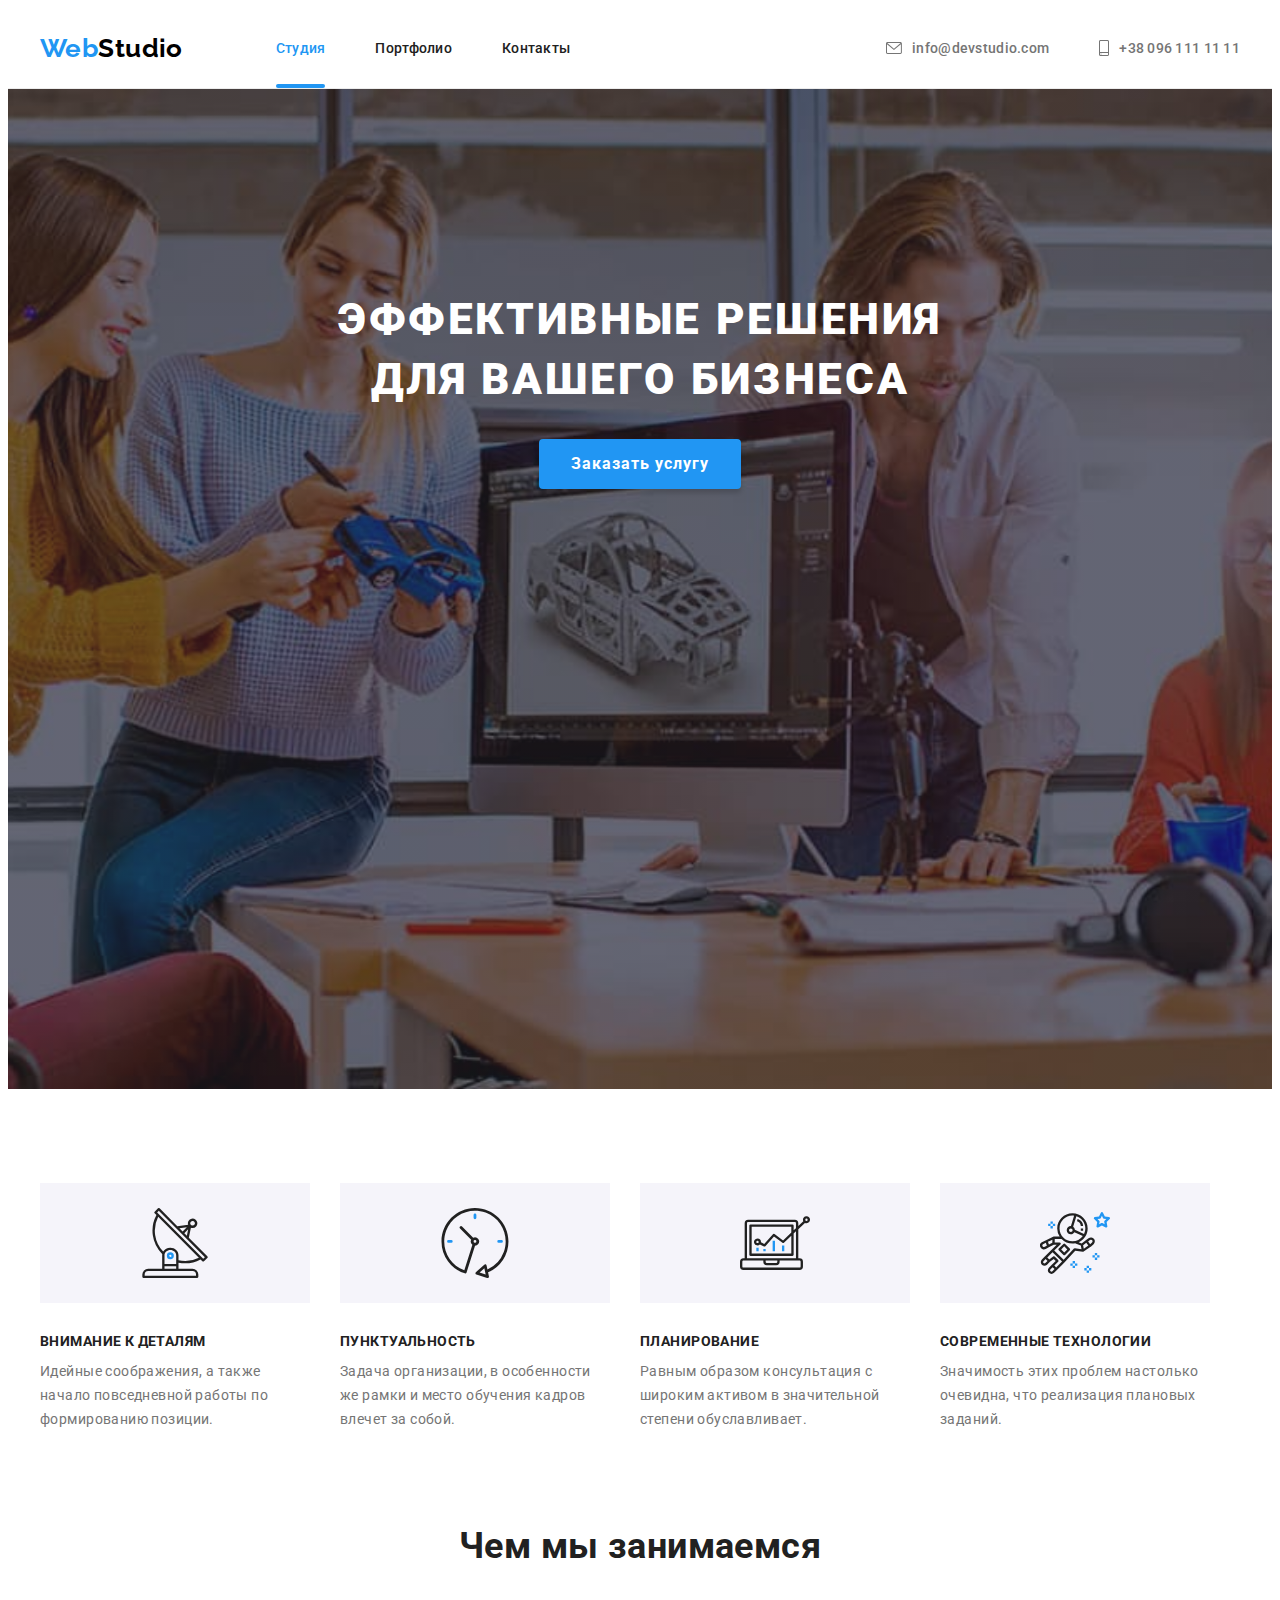
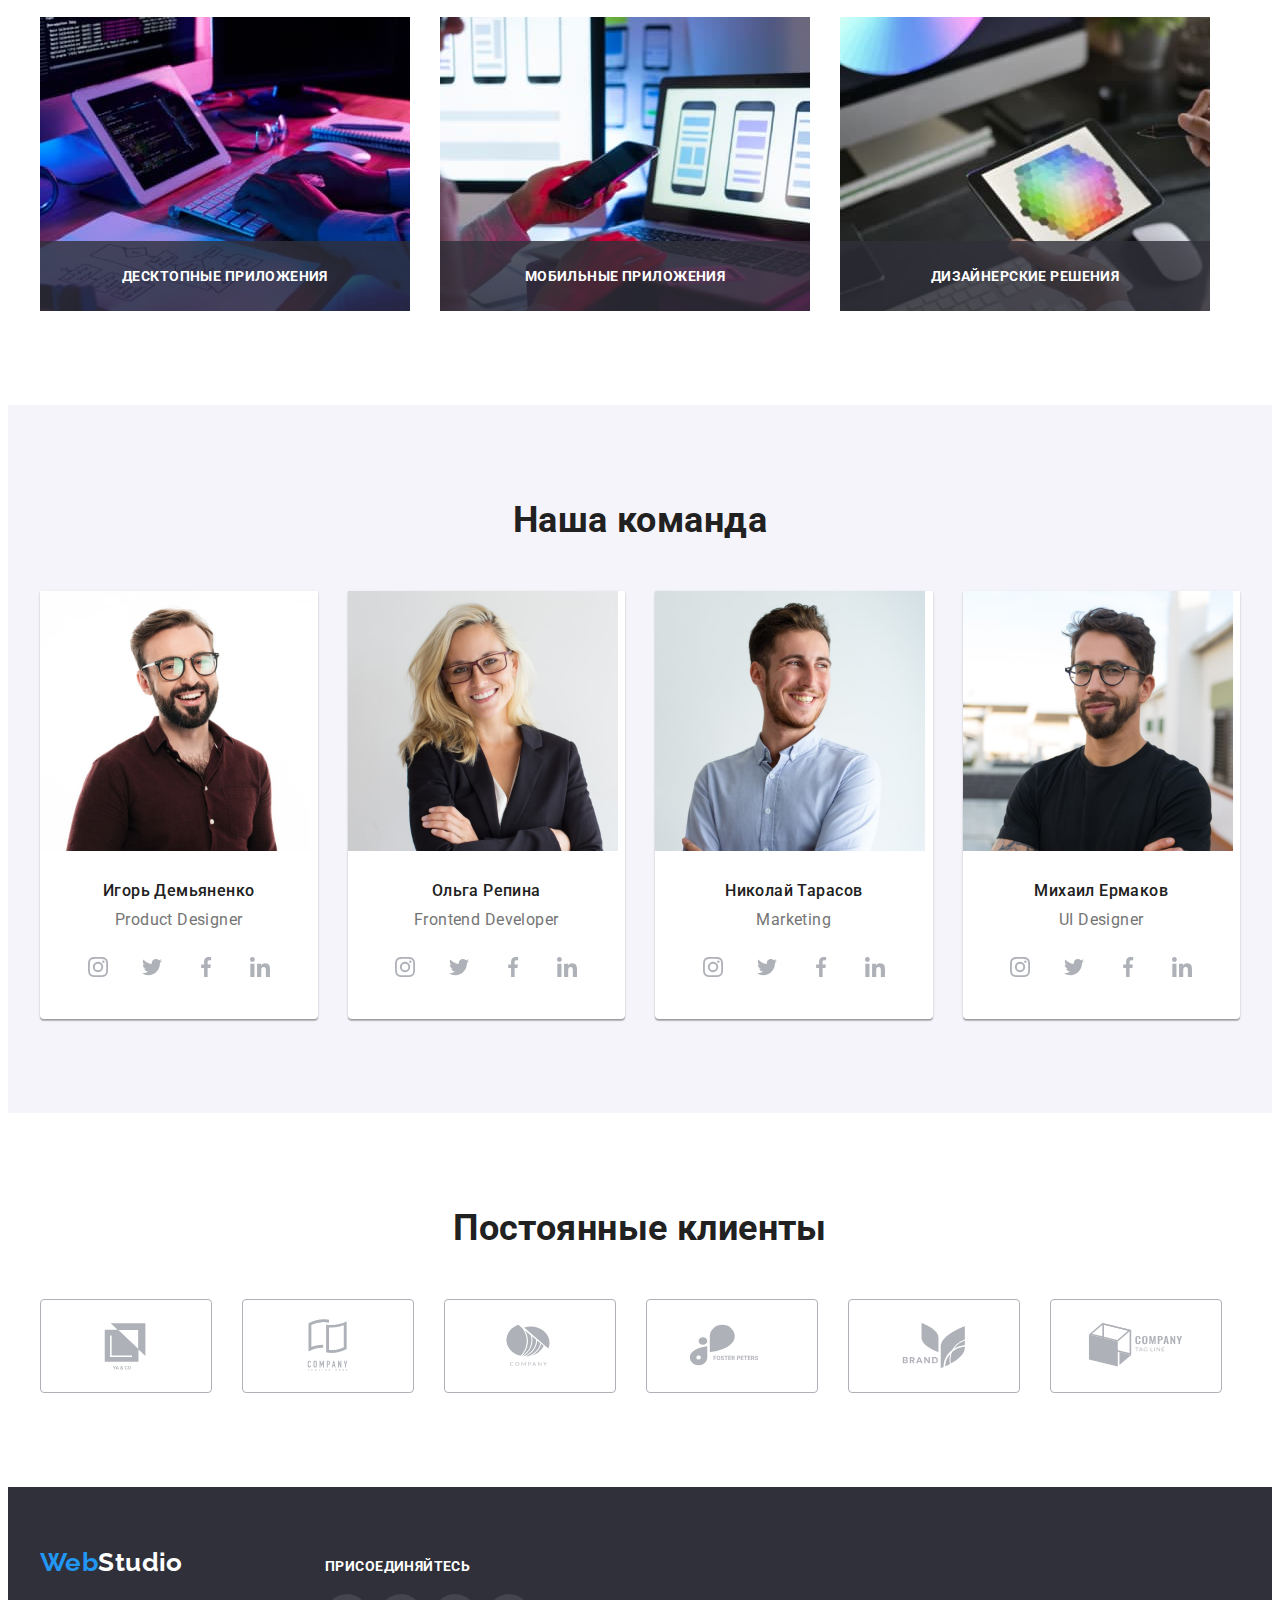
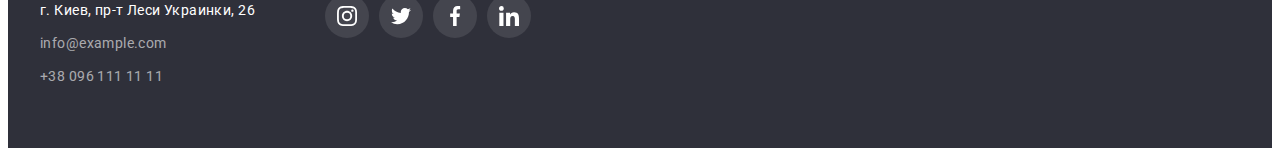
==== index.html @ cf6930a5 "Initial commit" ====
<!DOCTYPE html>
<html lang="ru">

<head>
  <meta charset="UTF-8" />
  <meta http-equiv="X-UA-Compatible" content="IE=edge" />
  <meta name="viewport" content="width=device-width, initial-scale=1.0" />
  <title>Студия</title>
  <link rel="preconnect" href="https://fonts.googleapis.com" />
  <link rel="preconnect" href="https://fonts.gstatic.com" crossorigin />
  <link href="https://fonts.googleapis.com/css2?family=Raleway:wght@700&family=Roboto:wght@400;500;700;900&display=swap"
    rel="stylesheet" />
  <!-- modern-nomalize start -->
  <link rel="stylesheet" href="https://cdnjs.cloudflare.com/ajax/libs/modern-normalize/1.1.0/modern-normalize.min.css"
    integrity="sha512-wpPYUAdjBVSE4KJnH1VR1HeZfpl1ub8YT/NKx4PuQ5NmX2tKuGu6U/JRp5y+Y8XG2tV+wKQpNHVUX03MfMFn9Q=="
    crossorigin="anonymous" referrerpolicy="no-referrer" />
  <!-- modern-nomalize end -->
  <link rel="stylesheet" href="./css/styles.css" />
</head>

<body>
  <!-- header -->
  <header class="header">
    <div class="container header-container">
      <a class="header-logo link" href="index.html" lang="en"><span class="accent-header">Web</span>Studio</a>
      <nav class="header-nav">
        <ul class="header-list list">
          <li class="header-item list">
            <a class="header-link header-link-current link" href="./index.html">Студия</a>
          </li>
          <li class="header-item list">
            <a class="header-link link" href="./portfolio.html">Портфолио</a>
          </li>
          <li class="header-item list">
            <a class="header-link link" href="#">Контакты</a>
          </li>
        </ul>
      </nav>
      <ul class="header-list list">
        <li class="header-contacts list">
          <a class="header-link header-contacts link" href="mailto:info@devstudio.com">
            <svg class="header-icon" width="16" height="12">
              <use href="./images/icons.svg#icon-mail"></use>
            </svg>info@devstudio.com</a>
        </li>
        <li class="header-contacts list">
          <a class="header-link header-contacts link" href="tel:+380961111111">
            <svg class="header-icon" width="10" height="16">
              <use href="./images/icons.svg#icon-phone"></use>
            </svg>+38 096 111 11 11</a>
        </li>
      </ul>
    </div>
  </header>

  <main>
    <!-- Шапка -->
    <section class="hero">
      <div class="hero-container">
        <h1 class="hero-title">Эффективные решения для вашего бизнеса</h1>
        <button class="hero-btn btn" type="button" data-modal-open>Заказать услугу</button>
      </div>
    </section>

    <!-- Особенности -->
    <section class="features section">
      <div class="container">
        <h2 class="visually-hidden">Особенности</h2>
        <ul class="features-list list">
          <li class="features-item">
            <div class="features-icon">
              <svg width="70" height="70">
                <use href="./images/icons.svg#icon-antenna"></use>
              </svg>
            </div>
            <h3 class="features-title">Внимание к деталям</h3>
            <p class="features-descr">
              Идейные соображения, а также начало повседневной работы по формированию позиции.
            </p>
          </li>
          <li class="features-item">
            <div class="features-icon">
              <svg width="70" height="70">
                <use href="./images/icons.svg#icon-clock"></use>
              </svg>
            </div>

            <h3 class="features-title">Пунктуальность</h3>
            <p class="features-descr">
              Задача организации, в особенности же рамки и место обучения кадров влечет за собой.
            </p>
          </li>
          <li class="features-item">
            <div class="features-icon">
              <svg width="70" height="70">
                <use href="./images/icons.svg#icon-diagram"></use>
              </svg>
            </div>

            <h3 class="features-title">Планирование</h3>
            <p class="features-descr">
              Равным образом консультация с широким активом в значительной степени обуславливает.
            </p>
          </li>
          <li class="features-item">
            <div class="features-icon">
              <svg width="70" height="70">
                <use href="./images/icons.svg#icon-astronaut"></use>
              </svg>
            </div>

            <h3 class="features-title">Современные технологии</h3>
            <p class="features-descr">
              Значимость этих проблем настолько очевидна, что реализация плановых заданий.
            </p>
          </li>
        </ul>
      </div>
    </section>

    <!-- Чем мы занимаемся -->
    <section class="work section">
      <div class="container">
        <h2 class="work-title">Чем мы занимаемся</h2>
        <ul class="work-list list">
          <li class="work-item">
            <!-- <div class="work-thumb"> -->
              <img class="img work-item-img" src="./images/box1.jpg" alt="Верстка" width="370" height="294" />
              <p class="work-descr">Десктопные приложения</p>
            <!-- </div> -->
          </li>

          <li class="work-item">
            <!-- <div class="work-thumb"> -->
              <img class="img work-item-img" src="./images/box2.jpg" alt="Оптимизация под все устройства" width="370"
                height="294" />
              <p class="work-descr">Мобильные приложения</p>
            <!-- </div> -->
          </li>
          <li class="work-item">
            <!-- <div class="work-thumb"> -->
            <img class="img work-item-img" src="./images/box3.jpg" alt="Дизайн сайта" width="370" height="294" />
            <p class="work-descr">Дизайнерские решения</p>
            <!-- </div> -->
      </li>
      </ul>
      </div>
    </section>

    <!-- Наша команда -->
    <section class="team section">
      <div class="container">
        <h2 class="team-title">Наша команда</h2>
        <ul class="team-list list">
          <li class="team-item">
            <img class="img team-item-img" src="./images/teamcard1.jpg" lang="en" alt="Product Designer" width="270"
              height="260" />
            <div class="team-wrapper">
              <h3 class="team-item-title">Игорь Демьяненко</h3>
              <p class="team-item-descr">Product Designer</p>
              <ul class="socials list">
                <li class="socials-item-icon">
                  <a class="socials-link" href="#" target="_blank" rel="noopener noreferrer" aria-label="instagram">
                    <svg class="socials-icon" width="20" height="20">
                      <use href="./images/icons.svg#icon-instagram"></use>
                    </svg>
                  </a>
                </li>
                <li class="socials-item-icon">
                  <a class="socials-link link" href="#" target="_blank" rel="noopener noreferrer" aria-label="twitter">
                    <svg class="socials-icon" width="20" height="20">
                      <use href="./images/icons.svg#icon-twitter"></use>
                    </svg>
                  </a>
                </li>
                <li class="socials-item-icon">
                  <a class="socials-link" href="#" target="_blank" rel="noopener noreferrer" aria-label="facebook">
                    <svg class="socials-icon" width="20" height="20">
                      <use href="./images/icons.svg#icon-facebook"></use>
                    </svg>
                  </a>
                </li>
                <li class="socials-item-icon">
                  <a class="socials-link" href="#" target="_blank" rel="noopener noreferrer" aria-label="linkedin">
                    <svg class="socials-icon" width="20" height="20">
                      <use href="./images/icons.svg#icon-linkedin"></use>
                    </svg>
                  </a>
                </li>
              </ul>
            </div>
          </li>
          <li class="team-item">
            <img class="img team-item-img" src="./images/teamcard2.jpg" lang="en" alt="Frontend Developer" width="270"
              height="260" />
            <div class="team-wrapper">
              <h3 class="team-item-title">Ольга Репина</h3>
              <p class="team-item-descr">Frontend Developer</p>
              <ul class="socials list">
                <li class="socials-item-icon">
                  <a class="socials-link" href="#" target="_blank" rel="noopener noreferrer" aria-label="instagram">
                    <svg class="socials-icon" width="20" height="20">
                      <use href="./images/icons.svg#icon-instagram"></use>
                    </svg>
                  </a>
                </li>
                <li class="socials-item-icon">
                  <a class="socials-link link" href="#" target="_blank" rel="noopener noreferrer" aria-label="twitter">
                    <svg class="socials-icon" width="20" height="20">
                      <use href="./images/icons.svg#icon-twitter"></use>
                    </svg>
                  </a>
                </li>
                <li class="socials-item-icon link">
                  <a class="socials-link" href="#" target="_blank" rel="noopener noreferrer" aria-label="facebook">
                    <svg class="socials-icon" width="20" height="20">
                      <use href="./images/icons.svg#icon-facebook"></use>
                    </svg>
                  </a>
                </li>
                <li class="socials-item-icon link">
                  <a class="socials-link" href="#" target="_blank" rel="noopener noreferrer" aria-label="linkedin">
                    <svg class="socials-icon" width="20" height="20">
                      <use href="./images/icons.svg#icon-linkedin"></use>
                    </svg>
                  </a>
                </li>
              </ul>
            </div>
          </li>
          <li class="team-item">
            <img class="img team-item-img" src="./images/teamcard3.jpg" lang="en" alt="Marketing" width="270"
              height="260" />
            <div class="team-wrapper">
              <h3 class="team-item-title">Николай Тарасов</h3>
              <p class="team-item-descr">Marketing</p>
              <ul class="socials list">
                <li class="socials-item-icon">
                  <a class="socials-link" href="#" target="_blank" rel="noopener noreferrer" aria-label="instagram">
                    <svg class="socials-icon" width="20" height="20">
                      <use href="./images/icons.svg#icon-instagram"></use>
                    </svg>
                  </a>
                </li>
                <li class="socials-item-icon">
                  <a class="socials-link link" href="#" target="_blank" rel="noopener noreferrer" aria-label="twitter">
                    <svg class="socials-icon" width="20" height="20">
                      <use href="./images/icons.svg#icon-twitter"></use>
                    </svg>
                  </a>
                </li>
                <li class="socials-item-icon link">
                  <a class="socials-link" href="#" target="_blank" rel="noopener noreferrer" aria-label="facebook">
                    <svg class="socials-icon" width="20" height="20">
                      <use href="./images/icons.svg#icon-facebook"></use>
                    </svg>
                  </a>
                </li>
                <li class="socials-item-icon link">
                  <a class="socials-link" href="#" target="_blank" rel="noopener noreferrer" aria-label="linkedin">
                    <svg class="socials-icon" width="20" height="20">
                      <use href="./images/icons.svg#icon-linkedin"></use>
                    </svg>
                  </a>
                </li>
              </ul>
            </div>
          </li>
          <li class="team-item">
            <img class="img team-item-img" src="./images/teamcard4.jpg" lang="en" alt="UI Designer" width="270"
              height="260" />
            <div class="team-wrapper">
              <h3 class="team-item-title">Михаил Ермаков</h3>
              <p class="team-item-descr">UI Designer</p>
              <ul class="socials list">
                <li class="socials-item-icon">
                  <a class="socials-link" href="#" target="_blank" rel="noopener noreferrer" aria-label="instagram">
                    <svg class="socials-icon" width="20" height="20">
                      <use href="./images/icons.svg#icon-instagram"></use>
                    </svg>
                  </a>
                </li>
                <li class="socials-item-icon">
                  <a class="socials-link link" href="#" target="_blank" rel="noopener noreferrer" aria-label="twitter">
                    <svg class="socials-icon" width="20" height="20">
                      <use href="./images/icons.svg#icon-twitter"></use>
                    </svg>
                  </a>
                </li>
                <li class="socials-item-icon link">
                  <a class="socials-link" href="#" target="_blank" rel="noopener noreferrer" aria-label="facebook">
                    <svg class="socials-icon" width="20" height="20">
                      <use href="./images/icons.svg#icon-facebook"></use>
                    </svg>
                  </a>
                </li>
                <li class="socials-item-icon link">
                  <a class="socials-link" href="#" target="_blank" rel="noopener noreferrer" aria-label="linkedin">
                    <svg class="socials-icon" width="20" height="20">
                      <use href="./images/icons.svg#icon-linkedin"></use>
                    </svg>
                  </a>
                </li>
              </ul>
            </div>
          </li>
        </ul>
      </div>
    </section>
  </main>

  <!-- Regular customers -->
  <section class="section">
    <div class="customers-container container">
      <h2 class="customer-title">Постоянные клиенты</h2>
      <ul class="customers-list list">
        <li class="customers-item">
          <a class="customers-link" href="#" target="_blank" rel="noopener noreferrer" aria-label="instagram">
            <svg class="customers-icon" width="106" height="60">
              <use href="./images/icons.svg#icon-logo-1"></use>
            </svg>
          </a>
        </li>
        <li class="customers-item">
          <a class="customers-link" href="#" target="_blank" rel="noopener noreferrer" aria-label="instagram">
            <svg class="customers-icon" width="106" height="60">
              <use href="./images/icons.svg#icon-logo-2"></use>
            </svg>
          </a>
        </li>
        <li class="customers-item">
          <a class="customers-link" href="#" target="_blank" rel="noopener noreferrer" aria-label="instagram">
            <svg class="customers-icon" width="106" height="60">
              <use href="./images/icons.svg#icon-logo-3"></use>
            </svg>
          </a>
        </li>
        <li class="customers-item">
          <a class="customers-link" href="#" target="_blank" rel="noopener noreferrer" aria-label="instagram">
            <svg class="customers-icon" width="106" height="60">
              <use href="./images/icons.svg#icon-logo-4"></use>
            </svg>
          </a>
        </li>
        <li class="customers-item">
          <a class="customers-link" href="#" target="_blank" rel="noopener noreferrer" aria-label="instagram">
            <svg class="customers-icon" width="106" height="60">
              <use href="./images/icons.svg#icon-logo-5"></use>
            </svg>
          </a>
        </li>
        <li class="customers-item">
          <a class="customers-link" href="#" target="_blank" rel="noopener noreferrer" aria-label="instagram">
            <svg class="customers-icon" width="106" height="60">
              <use href="./images/icons.svg#icon-logo-6"></use>
            </svg>
          </a>
        </li>
      </ul>
    </div>
  </section>

  <!-- Подвал -->
  <footer class="footer">
    <div class="footer-container container">
      <div class="footer-container-address">
        <a class="footer-logo link" href="index.html" lang="en"><span class="accent-footer">Web</span><span
            class="second-footer-cl">Studio</span></a>
        <address class="address">
          <ul class="footer-list list">
            <li class="footer-item-map list">
              <a class="link footer-contacts-transition" href="https://goo.gl/maps/kotDSWmVXza3ewrm8" target="_blank" rel="noreferrer noopener">г.
                Киев, пр-т Леси Украинки, 26</a>
            </li>
            <li class="footer-item list">
              <a class="footer-mail footer-contacts-transition link" href="mailto:info@example.com">info@example.com</a>
            </li>
            <li class="footer-item list">
              <a class="footer-tel footer-contacts-transition link" href="tel:+380961111111">+38 096 111 11 11</a>
            </li>
          </ul>
        </address>
      </div>
      <div class="footer-container-socials">
        <h3 class="footer-title">присоединяйтесь</h3>
        <ul class="socials list">
          <li class="socials-item-icon">
            <a class="footer-socials-link" href="#" target="_blank" rel="noopener noreferrer" aria-label="instagram">
              <svg class="footer-socials-icon" width="20" height="20">
                <use href="./images/icons.svg#icon-instagram"></use>
              </svg>
            </a>
          </li>
          <li class="socials-item-icon">
            <a class="footer-socials-link" href="#" target="_blank" rel="noopener noreferrer" aria-label="twitter">
              <svg class="footer-socials-icon" width="20" height="20">
                <use href="./images/icons.svg#icon-twitter"></use>
              </svg>
            </a>
          </li>
          <li class="socials-item-icon link">
            <a class="footer-socials-link" href="#" target="_blank" rel="noopener noreferrer" aria-label="facebook">
              <svg class="footer-socials-icon" width="20" height="20">
                <use href="./images/icons.svg#icon-facebook"></use>
              </svg>
            </a>
          </li>
          <li class="socials-item-icon link">
            <a class="footer-socials-link" href="#" target="_blank" rel="noopener noreferrer" aria-label="linkedin">
              <svg class="footer-socials-icon" width="20" height="20">
                <use href="./images/icons.svg#icon-linkedin"></use>
              </svg>
            </a>
          </li>
        </ul>
      </div>
    </div>
  </footer>

  <!-- Modal window -->
  <div class="backdrop is-hidden" data-modal>
    <div class="modal">
      <button class="modal-btn" data-modal-close>
        <svg class="modal-btn-icon" width="18" height="18">
          <use href="./images/icons.svg#icon-close-black"></use>
        </svg>
      </button>
    </div>
  </div>
  <script src="./js/modal.js"></script>
</body>

</html>
---- css/styles.css ----
/* Шрифты
  font-family: 'Raleway', sans-serif;
  font-family: 'Roboto', sans-serif;
} */

/* outline: 2px solid red;
  outline-offset: -2px; */

:root {
  /* fonts */
  --main-font: 'Roboto', sans-serif;
  --secondary-font: 'Raleway', sans-serif;
  /* txt colors */
  --main-txt-cl: #212121;
  --main-txt-item: #757575;
  --main-link-cl: #2196f3;
  --btn-txt-cl: #ffffff;
  --second-header-logo-cl: #000000;

  /* bg colors */
  --dark-bg-cl: #2f303a;
  --team-bg-cl: #f5f4fa;
  --main-bt-bg-cl: #188ce8;
  --white-bg-cl: #ffffff;

  /* others */
  --border-cl: #eeeeee;
  --main-icon-cl: #afb1b8;
  --transition-time: 250ms cubic-bezier(0.4, 0, 0.2, 1);
}
body {
  font-family: var(--main-font);
  color: var(--main-txt-cl);
  background-color: var(--white-bg-cl);
  letter-spacing: 0.03em;
  font-size: 14px;
}

/* reset styles */

h1,
h2,
h3,
h4,
h5,
h6,
p {
  margin: 0;
}
.link {
  text-decoration: none;
  color: currentColor;
}

.list {
  list-style: none;
  padding: 0;
  margin: 0;
}

/* base styles */
.container {
  width: 1200px;
  padding-left: 15px;
  padding-right: 15px;
  margin-left: auto;
  margin-right: auto;
}
.btn {
  font-family: inherit;
  cursor: pointer;
  border: none;
}

/*---------------------------- header ----------------------*/
.header {
  border-bottom: 1px solid #ececec;
}
.header-container {
  display: flex;
  align-items: center;
}

.header-logo {
  margin-right: 93px;
}

.header-nav {
  margin-right: auto;
}

.header-logo,
.footer-logo {
  color: var(--second-header-logo-cl);
  font-family: 'Raleway';
  font-style: normal;
  font-weight: 700;
  font-size: 26px;
  line-height: calc(31 / 26);
}

.accent-header,
.accent-footer {
  color: var(--main-link-cl);
}

.header-link {
  display: flex;
  padding-top: 32px;
  padding-bottom: 32px;
  font-weight: 500;
  line-height: calc(16 / 14);
  letter-spacing: 0.02em;
  align-items: center;
  transition: color var(--transition-time);
}

.header-link-current {
  position: relative;
  color: var(--main-link-cl);
}

.header-link-current::after {
  position: absolute;
  bottom: 0;
  left: 0;
  content: '';

  display: block;
  width: 100%;
  height: 4px;

  background-color: var(--main-link-cl);
  border-radius: 2px;
}

.header-icon {
  fill: currentColor;
  margin-right: 10px;
}

.header-link:hover, 
.header-link:focus {
 color: var(--main-link-cl);
}

.header-contacts:hover,
.header-contacts:focus {
  fill: var(--main-link-cl);
}

.header-list {
  display: flex;
  gap: 50px;
}

.header-contacts {
  color: var(--main-txt-item);
}

/* все img */
.img {
  display: block;
  max-width: 100%;
  height: auto;
}

/* -------------------<!-- Шапка --> hero -------------------------*/

.hero-container {
  text-align: center;

  height: 600px;
  max-width: 1600px;

  margin-left: auto;
  margin-right: auto;

  padding: 200px 0;

  background-color: #c4c4c4;
  background-size: cover;
  background-position: center;
  background-repeat: no-repeat;
  background-image: linear-gradient(to right, rgba(47, 47, 58, 0.4), rgba(47, 47, 58, 0.4)),
    url(../images/hero-bgn.jpg);
}

.hero-title {
  width: 696px;
  margin: 0 auto;
  margin-bottom: 30px;
  font-weight: 900;
  font-size: 44px;
  line-height: calc(60 / 44);
  color: var(--btn-txt-cl);
  text-transform: uppercase;
  letter-spacing: 0.06em;
}

.hero-btn {
  padding: 10px 32px;
  color: var(--btn-txt-cl);
  font-weight: 700;
  font-size: 16px;
  line-height: calc(30 / 16);
  background-color: var(--main-link-cl);
  letter-spacing: 0.06em;
  box-shadow: 0px 4px 4px rgba(0, 0, 0, 0.15);
  border-radius: 4px;
  transition: background-color var(--transition-time);
}

.hero-btn:hover,
.hero-btn:focus {
  background-color: var(--main-bt-bg-cl);
}

/* <!--------------------------- Особенности --------------------> */
.section {
  padding-top: 94px;
  padding-bottom: 94px;
}

.visually-hidden {
  position: absolute;
  white-space: nowrap;
  width: 1px;
  height: 1px;
  overflow: hidden;
  border: 0;
  padding: 0;
  clip: rect(0 0 0 0);
  clip-path: inset(50%);
  margin: -1px;
}
.features-list {
  display: flex;
  gap: 30px;
}

.features-item {
  width: 270px;
}

.features-icon {
  display: flex;
  align-items: center;
  justify-content: center;

  margin-bottom: 30px;

  width: 270px;
  height: 120px;
  background-color: #f5f4fa;
}

.features-title {
  margin-bottom: 10px;
  flex-basis: calc((100%-90px) / 4);

  font-size: 14px;
  line-height: calc(16 / 14);
  text-transform: uppercase;
}
.features-descr {
  line-height: calc(24 / 14);
  color: var(--main-txt-item);
}

/* <!---------------------Чем мы занимаемся ------------------> */
.work {
  padding-top: 0px;
}

.work-title,
.team-title,
.customer-title {
  text-align: center;
  margin-bottom: 50px;
  font-size: 36px;
  line-height: calc(42 / 36);
}

.work-list,
.team-list {
  display: flex;
  gap: 30px;
}

.work-item {
  position: relative;
}

.work-descr {
  display: flex;
  position: absolute;
  bottom: 0;

  font-weight: 700;
  width: 100%;
  height: 70px;
  line-height: 16px;

  justify-content: center;
  align-items: center;
  text-transform: uppercase;

  color: var(--btn-txt-cl);
  background-color: rgba(47, 48, 58, 0.8);
}

/* <!----------------------- Наша команда ---------------------> */

.team {
  background: var(--team-bg-cl);
}

.team-item {
  flex-basis: calc((100% - 30px * 3) / 4);
  background: var(--white-bg-cl);
  box-shadow: 0px 1px 3px rgba(0, 0, 0, 0.12), 0px 1px 1px rgba(0, 0, 0, 0.14),
    0px 2px 1px rgba(0, 0, 0, 0.2);
  border-radius: 0px 0px 4px 4px;
}

.team-wrapper {
  text-align: center;
  padding-top: 30px;
  padding-bottom: 30px;
}
.team-item-title {
  margin-bottom: 10px;
  font-weight: 500;
  font-size: 16px;
  line-height: calc(19 / 16);
}
.team-item-descr {
  margin-bottom: 16px;
  text-align: center;
  font-weight: 400;
  font-size: 16px;
  line-height: calc(19 / 16);
  color: var(--main-txt-item);
}

/* -----------------------Портфолио------------------------- */

.portfolio-list-btn {
  margin-bottom: 50px;
  display: flex;
  justify-content: center;
  gap: 8px;
}

.portfolio-item-btn:hover,
.portfolio-item-btn:focus {
  background-color: var(--main-link-cl);
  color: var(--btn-txt-cl);
  box-shadow: 0px 3px 1px rgba(0, 0, 0, 0.1), 0px 1px 2px rgba(0, 0, 0, 0.08),
    0px 2px 2px rgba(0, 0, 0, 0.12);
}

.portfolio-item-btn {
  padding: 6px 22px;
  font-weight: 500;
  font-size: 16px;
  line-height: calc(26 / 16);
  letter-spacing: 0.03em;
  color: var(--main-txt-cl);
  background-color: var(--team-bg-cl);
  border: none;
  border-radius: 4px;
  transition: background-color var(--transition-time), color var(--transition-time),
    box-shadow var(--transition-time);
}

.current-btn {
  background: var(--main-link-cl);
  color: var(--btn-txt-cl);
  box-shadow: 0px 3px 1px rgba(0, 0, 0, 0.1), 0px 1px 2px rgba(0, 0, 0, 0.08),
    0px 2px 2px rgba(0, 0, 0, 0.12);
  border-radius: 4px;
}

.portfolio-list-img {
  display: flex;
  flex-wrap: wrap;
  gap: 30px;
}

.gallery-link {
  transition: box-shadow var(--transition-time);

  display: block;
}

.gallery-link:hover,
.gallery-link:focus {
  box-shadow: 0px 1px 1px rgba(0, 0, 0, 0.12), 0px 4px 4px rgba(0, 0, 0, 0.06),
    1px 4px 6px rgba(0, 0, 0, 0.16);
}

.portfolio-thumb {
  position: relative;
  overflow: hidden;
}

.portfolio-overlay {
  position: absolute;
  top: 0;
  left: 0;

  transform: translateY(100%);

  display: flex;
  align-items: center;
  justify-content: center;

  width: 100%;
  height: 100%;

  transition: transform var(--transition-time);
  background-color: rgba(33, 150, 243, 0.9);
}

.gallery-link:hover .portfolio-overlay,
.gallery-link:focus .portfolio-overlay {
  transform: translateY(0);
}

.portfolio-txt-overlay {
  font-weight: 400;
  font-size: 18px;
  line-height: 28px;
  letter-spacing: 0.03em;

  padding: 63px 24px;

  color: var(--btn-txt-cl);
}

.gallery-wrapper {
  padding-top: 20px;
  padding-left: 24px;
  padding-right: 24px;
  padding-bottom: 20px;
  border: 1px solid var(--border-cl);
  border-top: none;
}
.gallery-item-title {
  margin-bottom: 4px;
  font-weight: 700;
  font-size: 18px;
  line-height: calc(36 / 18);
  letter-spacing: 0.06em;
}

.gallery-item-descr {
  font-size: 16px;
  line-height: calc(30 / 16);
  color: var(--main-txt-item);
}

/* <!--------------- Regular customers -----------------------> */

.customers-list {
  display: flex;
  gap: 30px;
}
.customers-link {
  display: flex;
  align-items: center;
  justify-content: center;

  border: 1px solid #afb1b8;
  border-radius: 4px;

  width: 170px;
  height: 92px;
  color: var(--main-icon-cl);

  transition: color var(--transition-time), border var(--transition-time);
}

.customers-icon {
  fill: currentColor;
}

.customers-link:hover,
.customers-link:focus {
  border: 1px solid var(--main-link-cl);
  color: var(--main-link-cl);
}

/*---------------------- footer------------------------------- */

.footer {
  padding-top: 60px;
  padding-bottom: 60px;
  background: var(--dark-bg-cl);
}

.footer-container {
  display: flex;
  align-items: baseline;

  gap: 70px;
}

.address {
  margin-top: 20px;
  font-style: normal;
}
.footer-list {
  line-height: calc(24 / 14);
}

.footer-item-map {
  margin-bottom: 9px;
  color: #ffffff;
}
.footer-item {
  color: rgba(255, 255, 255, 0.6);
}

.footer-item:not(:last-child) {
  margin-bottom: 9px;
}

.footer-contacts-transition {
  transition: color var(--transition-time);
}

.footer-contacts-transition:hover,
.footer-contacts-transition:focus {
  color: var(--main-link-cl);

}
.second-footer-cl {
  color: var(--btn-txt-cl);
}

.footer-title {
  font-size: 14px;
  line-height: calc(16 / 14);
  text-transform: uppercase;
  color: var(--btn-txt-cl);
  padding-bottom: 20px;
}

.footer-socials-link {
  display: flex;
  align-items: center;
  justify-content: center;

  width: 44px;
  height: 44px;
  border-radius: 50%;

  background-color: #44454e;

  color: var(--btn-txt-cl);

  transition: background-color var(--transition-time);
}
.footer-socials-icon {
  fill: currentColor;
}

.footer-socials-link:hover,
.footer-socials-link:focus {
  background-color: var(--main-link-cl);
}

/* ---------------------Socials------------------ */
.socials {
  display: flex;
  justify-content: center;
  gap: 10px;
}

.socials-link {
  display: flex;
  align-items: center;
  justify-content: center;

  width: 44px;
  height: 44px;
  border-radius: 50%;

  color: var(--main-icon-cl);

  transition: background-color var(--transition-time), color var(--transition-time);
}

.socials-icon {
  fill: currentColor;
}

.socials-link:hover,
.socials-link:focus {
  background-color: var(--main-link-cl);
  color: var(--btn-txt-cl);
}

.socials-link:hover .socials-icon,
.socials-link:focus .socials-icon {
  fill: var(--white-bg-cl);
}

/* -------------------Modal window------------------ */
.backdrop {
  position: fixed;
  top: 0;
  left: 0;

  width: 100%;
  height: 100%;

  opacity: 1;
  visibility: visible;

  transition: opacity var(--transition-time);

  background-color: rgba(0, 0, 0, 0.2);
}

.backdrop.is-hidden {
  opacity: 0;
  pointer-events: none;
}

.backdrop.is-hidden .modal {
  transform: translate(-50%, -50%) scale(0.5);
}

.modal {
  position: absolute;
  top: 50%;
  left: 50%;
  transform: translate(-50%, -50%) scale(1);
  transition: transform var(--transition-time);

  width: 528px;
  height: 581px;

  background-color: var(--btn-txt-cl);
  box-shadow: 0px 1px 3px rgba(0, 0, 0, 0.12), 0px 1px 1px rgba(0, 0, 0, 0.14),
    0px 2px 1px rgba(0, 0, 0, 0.2);
  border-radius: 4px;
}

.modal-btn {
  position: absolute;
  top: 8px;
  right: 8px;

  display: flex;
  align-items: center;
  justify-content: center;

  width: 30px;
  height: 30px;
  padding: 0;

  border-radius: 50%;
  border: 1px solid rgba(0, 0, 0, 0.1);
  background-color: var(--btn-txt-cl);

  cursor: pointer;
}
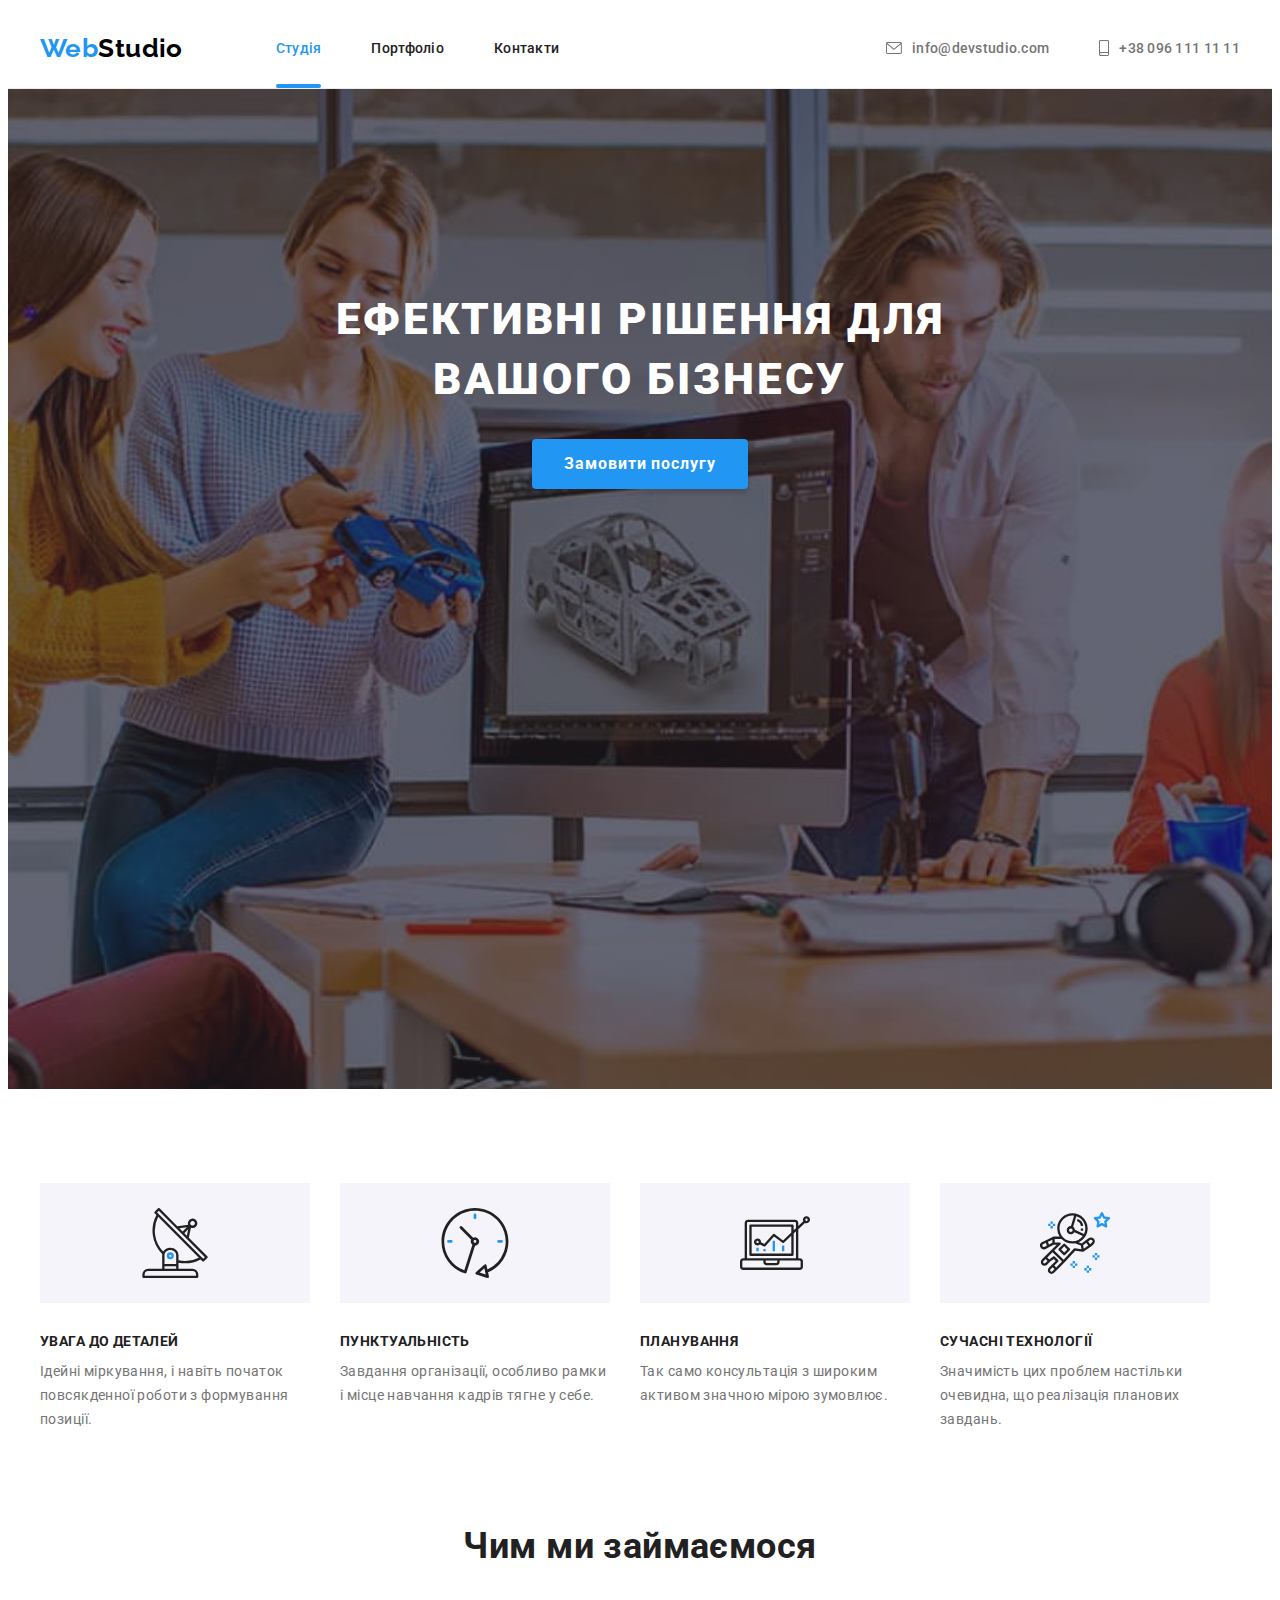
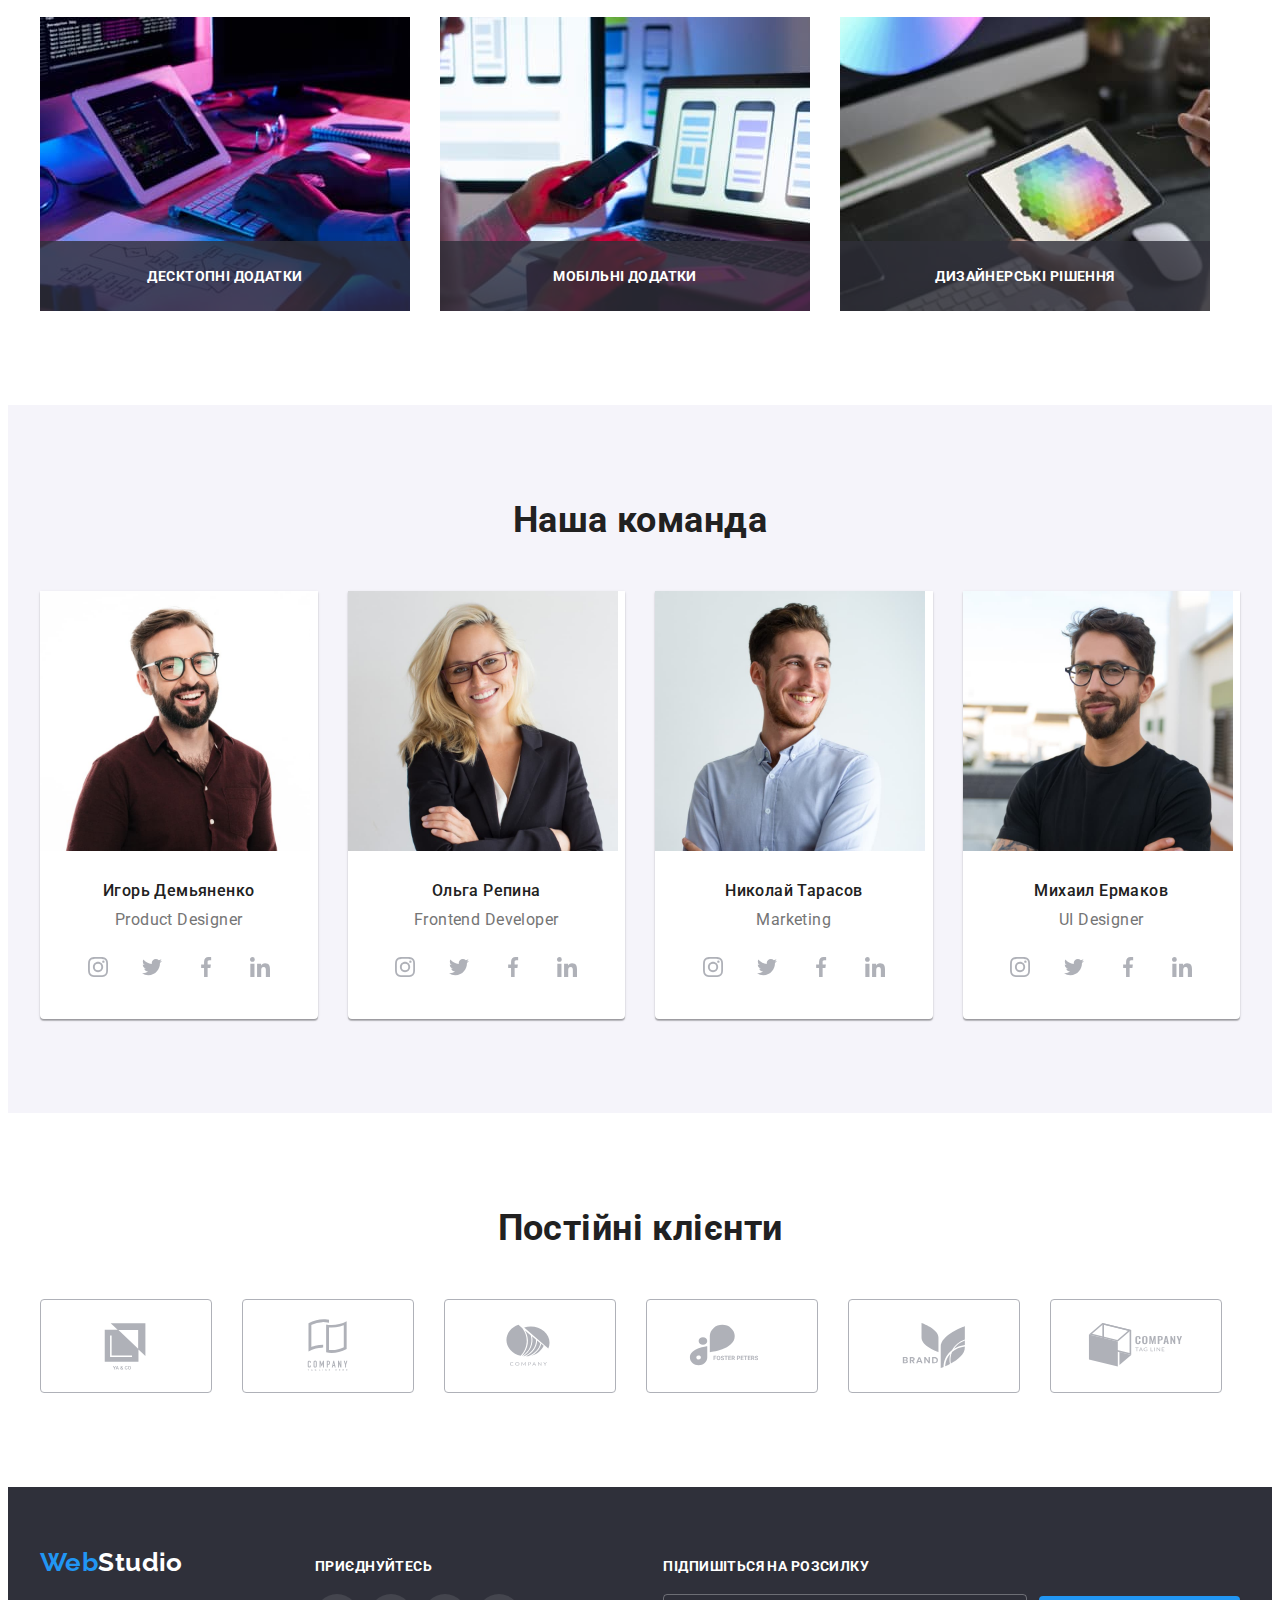
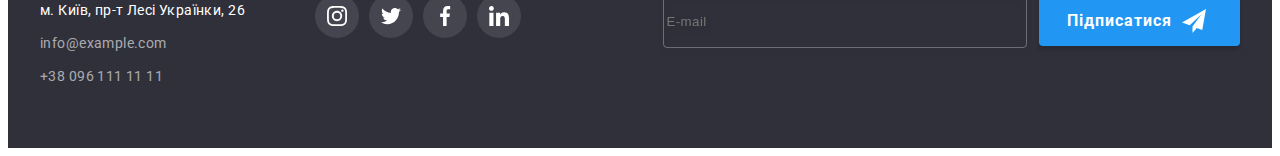
==== commit 4cd0a06f: "Send to mentor hw6" ====
--- a/index.html
+++ b/index.html
@@ -1,11 +1,11 @@
 <!DOCTYPE html>
-<html lang="ru">
+<html lang="ua">
 
 <head>
   <meta charset="UTF-8" />
   <meta http-equiv="X-UA-Compatible" content="IE=edge" />
   <meta name="viewport" content="width=device-width, initial-scale=1.0" />
-  <title>Студия</title>
+  <title>Студія</title>
   <link rel="preconnect" href="https://fonts.googleapis.com" />
   <link rel="preconnect" href="https://fonts.gstatic.com" crossorigin />
   <link href="https://fonts.googleapis.com/css2?family=Raleway:wght@700&family=Roboto:wght@400;500;700;900&display=swap"
@@ -26,13 +26,13 @@
       <nav class="header-nav">
         <ul class="header-list list">
           <li class="header-item list">
-            <a class="header-link header-link-current link" href="./index.html">Студия</a>
+            <a class="header-link header-link-current link" href="./index.html">Студія</a>
           </li>
           <li class="header-item list">
-            <a class="header-link link" href="./portfolio.html">Портфолио</a>
+            <a class="header-link link" href="./portfolio.html">Портфоліо</a>
           </li>
           <li class="header-item list">
-            <a class="header-link link" href="#">Контакты</a>
+            <a class="header-link link" href="#">Контакти</a>
           </li>
         </ul>
       </nav>
@@ -57,15 +57,15 @@
     <!-- Шапка -->
     <section class="hero">
       <div class="hero-container">
-        <h1 class="hero-title">Эффективные решения для вашего бизнеса</h1>
-        <button class="hero-btn btn" type="button" data-modal-open>Заказать услугу</button>
+        <h1 class="hero-title">Ефективні рішення для вашого бізнесу</h1>
+        <button class="hero-btn btn" type="button" data-modal-open>Замовити послугу</button>
       </div>
     </section>
 
     <!-- Особенности -->
     <section class="features section">
       <div class="container">
-        <h2 class="visually-hidden">Особенности</h2>
+        <h2 class="visually-hidden">Особливості</h2>
         <ul class="features-list list">
           <li class="features-item">
             <div class="features-icon">
@@ -73,9 +73,9 @@
                 <use href="./images/icons.svg#icon-antenna"></use>
               </svg>
             </div>
-            <h3 class="features-title">Внимание к деталям</h3>
+            <h3 class="features-title">УВАГА ДО ДЕТАЛЕЙ</h3>
             <p class="features-descr">
-              Идейные соображения, а также начало повседневной работы по формированию позиции.
+              Ідейні міркування, і навіть початок повсякденної роботи з формування позиції.
             </p>
           </li>
           <li class="features-item">
@@ -85,9 +85,9 @@
               </svg>
             </div>
 
-            <h3 class="features-title">Пунктуальность</h3>
+            <h3 class="features-title">ПУНКТУАЛЬНІСТЬ</h3>
             <p class="features-descr">
-              Задача организации, в особенности же рамки и место обучения кадров влечет за собой.
+              Завдання організації, особливо рамки і місце навчання кадрів тягне у себе.
             </p>
           </li>
           <li class="features-item">
@@ -97,9 +97,9 @@
               </svg>
             </div>
 
-            <h3 class="features-title">Планирование</h3>
+            <h3 class="features-title">ПЛАНУВАННЯ</h3>
             <p class="features-descr">
-              Равным образом консультация с широким активом в значительной степени обуславливает.
+              Так само консультація з широким активом значною мірою зумовлює.
             </p>
           </li>
           <li class="features-item">
@@ -109,9 +109,9 @@
               </svg>
             </div>
 
-            <h3 class="features-title">Современные технологии</h3>
+            <h3 class="features-title">СУЧАСНІ ТЕХНОЛОГІЇ</h3>
             <p class="features-descr">
-              Значимость этих проблем настолько очевидна, что реализация плановых заданий.
+              Значимість цих проблем настільки очевидна, що реалізація планових завдань.
             </p>
           </li>
         </ul>
@@ -121,29 +121,29 @@
     <!-- Чем мы занимаемся -->
     <section class="work section">
       <div class="container">
-        <h2 class="work-title">Чем мы занимаемся</h2>
+        <h2 class="work-title">Чим ми займаємося</h2>
         <ul class="work-list list">
           <li class="work-item">
             <!-- <div class="work-thumb"> -->
-              <img class="img work-item-img" src="./images/box1.jpg" alt="Верстка" width="370" height="294" />
-              <p class="work-descr">Десктопные приложения</p>
+            <img class="img work-item-img" src="./images/box1.jpg" alt="Верстка" width="370" height="294" />
+            <p class="work-descr">Десктопні додатки</p>
             <!-- </div> -->
           </li>
 
           <li class="work-item">
             <!-- <div class="work-thumb"> -->
-              <img class="img work-item-img" src="./images/box2.jpg" alt="Оптимизация под все устройства" width="370"
-                height="294" />
-              <p class="work-descr">Мобильные приложения</p>
+            <img class="img work-item-img" src="./images/box2.jpg" alt="Оптимизация под все устройства" width="370"
+              height="294" />
+            <p class="work-descr">Мобільні додатки</p>
             <!-- </div> -->
           </li>
           <li class="work-item">
             <!-- <div class="work-thumb"> -->
             <img class="img work-item-img" src="./images/box3.jpg" alt="Дизайн сайта" width="370" height="294" />
-            <p class="work-descr">Дизайнерские решения</p>
+            <p class="work-descr">Дизайнерські рішення</p>
             <!-- </div> -->
-      </li>
-      </ul>
+          </li>
+        </ul>
       </div>
     </section>
 
@@ -312,7 +312,7 @@
   <!-- Regular customers -->
   <section class="section">
     <div class="customers-container container">
-      <h2 class="customer-title">Постоянные клиенты</h2>
+      <h2 class="customer-title">Постійні клієнти</h2>
       <ul class="customers-list list">
         <li class="customers-item">
           <a class="customers-link" href="#" target="_blank" rel="noopener noreferrer" aria-label="instagram">
@@ -369,8 +369,8 @@
         <address class="address">
           <ul class="footer-list list">
             <li class="footer-item-map list">
-              <a class="link footer-contacts-transition" href="https://goo.gl/maps/kotDSWmVXza3ewrm8" target="_blank" rel="noreferrer noopener">г.
-                Киев, пр-т Леси Украинки, 26</a>
+              <a class="link footer-contacts-transition" href="https://goo.gl/maps/kotDSWmVXza3ewrm8" target="_blank"
+                rel="noreferrer noopener">м. Київ, пр-т Лесі Українки, 26</a>
             </li>
             <li class="footer-item list">
               <a class="footer-mail footer-contacts-transition link" href="mailto:info@example.com">info@example.com</a>
@@ -382,7 +382,7 @@
         </address>
       </div>
       <div class="footer-container-socials">
-        <h3 class="footer-title">присоединяйтесь</h3>
+        <h3 class="footer-title">приєднуйтесь</h3>
         <ul class="socials list">
           <li class="socials-item-icon">
             <a class="footer-socials-link" href="#" target="_blank" rel="noopener noreferrer" aria-label="instagram">
@@ -414,17 +414,78 @@
           </li>
         </ul>
       </div>
+      <div class="subscribe">
+        <h3 class="footer-title">Підпишіться на розсилку</h3>
+        <form class="subscribe-form" name="mailing-list-form">
+          <label for="subscribe-input"></label>
+          <input class="subscribe-input" type="email" name="mailing-list" id="subscribe-input" placeholder="E-mail" />
+          <button class="footer-form-btn btn" type="submit">
+            Підписатися
+            <svg class="footer-form-icon" width="24" height="24">
+              <use href="./images/icons.svg#icon-send"></use>
+            </svg>
+          </button>
+        </form>
+      </div>
     </div>
   </footer>
 
   <!-- Modal window -->
   <div class="backdrop is-hidden" data-modal>
     <div class="modal">
-      <button class="modal-btn" data-modal-close>
+      <button class="modal-btn btn" data-modal-close>
         <svg class="modal-btn-icon" width="18" height="18">
           <use href="./images/icons.svg#icon-close-black"></use>
         </svg>
       </button>
+
+      <form class="register-form">
+        <strong class="register-form-title">Залиште свої дані, ми вам передзвонимо</strong>
+        <div class="register-form-group" role="group">
+          <label class="register-form-wrap">
+            <span class="register-form-label">Ім'я</span>
+            <input class="register-form-input" type="text" name="name" />
+            <svg class="register-form-icon" width="18" height="18">
+              <use href="./images/icons.svg#icon-person-form"></use>
+            </svg>
+          </label>
+
+          <label class="register-form-wrap">
+            <span class="register-form-label">Телефон</span>
+            <input class="register-form-input" type="tel" name="tel" />
+            <svg class="register-form-icon" width="18" height="18">
+              <use href="./images/icons.svg#icon-phone-form"></use>
+            </svg>
+          </label>
+
+          <label class="register-form-wrap">
+            <span class="register-form-label">Пошта</span>
+            <input class="register-form-input" type="email" name="mail" />
+            <svg class="register-form-icon" width="18" height="18">
+              <use href="./images/icons.svg#icon-email-form"></use>
+            </svg>
+          </label>
+
+          <label class="register-form-wrap">
+            <span class="register-form-label">Коментар</span>
+            <textarea class="register-form-message" name="Коментар" id="" placeholder="Введіть текст"></textarea>
+          </label>
+        </div>
+
+        <label class="register-form-agreement">
+          <input class="register-checkbox visuaaly-hidden" type="checkbox" name="agreement" />
+          <svg class="register-icon-checkbox" width="16" height="15">
+            <use class="register-form-icon-check" href="./images/icons.svg#icon-check"></use>
+            <use class="register-form-icon-not-check" href="./images/icons.svg#icon-not-check"></use>
+          </svg>
+          <span class="register-form-agreement-text">
+            Погоджуюся з розсилкою та приймаю
+            <a class="register-form-agreement-link" href="">Умови договору</a>
+          </span>
+        </label>
+
+        <button class="register-form-btn btn" type="submit">Відправити</button>
+      </form>
     </div>
   </div>
   <script src="./js/modal.js"></script>
--- a/css/styles.css
+++ b/css/styles.css
@@ -58,6 +58,19 @@
   margin: 0;
 }
 
+.visuaaly-hidden {
+  position: absolute;
+  white-space: nowrap;
+  width: 1px;
+  height: 1px;
+  overflow: hidden;
+  border: 0;
+  padding: 0;
+  clip: rect(0 0 0 0);
+  clip-path: inset(50%);
+  margin: -1px;
+}
+
 /* base styles */
 .container {
   width: 1200px;
@@ -70,6 +83,15 @@
   font-family: inherit;
   cursor: pointer;
   border: none;
+
+  color: var(--btn-txt-cl);
+  font-weight: 700;
+  font-size: 16px;
+  line-height: calc(30 / 16);
+  background-color: var(--main-link-cl);
+  letter-spacing: 0.06em;
+  box-shadow: 0px 4px 4px rgba(0, 0, 0, 0.15);
+  border-radius: 4px;
 }
 
 /*---------------------------- header ----------------------*/
@@ -139,9 +161,9 @@
   margin-right: 10px;
 }
 
-.header-link:hover, 
+.header-link:hover,
 .header-link:focus {
- color: var(--main-link-cl);
+  color: var(--main-link-cl);
 }
 
 .header-contacts:hover,
@@ -200,14 +222,6 @@
 
 .hero-btn {
   padding: 10px 32px;
-  color: var(--btn-txt-cl);
-  font-weight: 700;
-  font-size: 16px;
-  line-height: calc(30 / 16);
-  background-color: var(--main-link-cl);
-  letter-spacing: 0.06em;
-  box-shadow: 0px 4px 4px rgba(0, 0, 0, 0.15);
-  border-radius: 4px;
   transition: background-color var(--transition-time);
 }
 
@@ -504,8 +518,10 @@
 .footer-container {
   display: flex;
   align-items: baseline;
-
-  gap: 70px;
+}
+
+.footer-container-socials {
+  margin-left: 70px;
 }
 
 .address {
@@ -535,7 +551,6 @@
 .footer-contacts-transition:hover,
 .footer-contacts-transition:focus {
   color: var(--main-link-cl);
-
 }
 .second-footer-cl {
   color: var(--btn-txt-cl);
@@ -571,6 +586,57 @@
 .footer-socials-link:hover,
 .footer-socials-link:focus {
   background-color: var(--main-link-cl);
+}
+
+.subscribe {
+  display: flex;
+  flex-direction: column;
+  margin-left: auto;
+}
+.subscribe-form {
+  display: flex;
+  align-items: center;
+}
+
+.subscribe-input {
+  width: 358px;
+  height: 50px;
+
+  margin-right: 12px;
+
+  border: 1px solid rgba(255, 255, 255, 0.3);
+  filter: drop-shadow(0px 4px 4px rgba(0, 0, 0, 0.15));
+  border-radius: 4px;
+  background-color: transparent;
+  color: var(--btn-txt-cl);
+
+  letter-spacing: 0.03em;
+  transition: border-color var(--transition-time);
+}
+.subscribe-input:focus,
+.subscribe-input:hover {
+  outline: none;
+  border-color: var(--main-link-cl);
+}
+
+.footer-form-btn {
+  display: inline-flex;
+  align-items: center;
+  padding-top: 10px;
+  padding-bottom: 10px;
+  padding-left: 28px;
+  transition: background-color var(--transition-time);
+}
+
+.footer-form-btn:focus,
+.footer-form-btn:hover {
+  background-color: var(--main-bt-bg-cl);
+}
+
+.footer-form-icon {
+  fill: currentColor;
+  margin-left: 10px;
+  margin-right: 28px;
 }
 
 /* ---------------------Socials------------------ */
@@ -643,7 +709,8 @@
   transition: transform var(--transition-time);
 
   width: 528px;
-  height: 581px;
+  min-height: 581px;
+  padding: 40px 40px;
 
   background-color: var(--btn-txt-cl);
   box-shadow: 0px 1px 3px rgba(0, 0, 0, 0.12), 0px 1px 1px rgba(0, 0, 0, 0.14),
@@ -667,6 +734,132 @@
   border-radius: 50%;
   border: 1px solid rgba(0, 0, 0, 0.1);
   background-color: var(--btn-txt-cl);
-
-  cursor: pointer;
-}
+  box-shadow: none;
+
+  transition: fill var(--transition-time);
+}
+.modal-btn:hover,
+.modal-btn:focus {
+  fill: var(--main-link-cl);
+}
+
+.register-form {
+  text-align: center;
+}
+.register-form-title {
+  display: block;
+  margin-bottom: 12px;
+
+  font-size: 20px;
+  line-height: calc(23 / 20);
+  text-align: center;
+  letter-spacing: 0.03em;
+
+  color: var(--main-txt-cl);
+}
+
+.register-form-group {
+  margin-bottom: 20px;
+}
+
+.register-form-wrap {
+  position: relative;
+  display: block;
+  margin-bottom: 10px;
+}
+
+.register-form-wrap:last-child {
+  margin-bottom: 0;
+}
+
+.register-form-label {
+  display: block;
+  text-align: left;
+  margin-bottom: 4px;
+
+  font-size: 12px;
+  color: var(--main-txt-item);
+}
+
+.register-form-input,
+.register-form-message {
+  width: 100%;
+  padding: 12px;
+  padding-left: 42px;
+  border: 1px solid rgba(33, 33, 33, 0.2);
+  border-radius: 4px;
+  outline: transparent;
+  transition: border-color var(--transition-time);
+}
+
+.register-form-input:hover,
+.register-form-input:focus,
+.register-form-message:hover,
+.register-form-message:focus {
+  border-color: var(--main-link-cl);
+}
+
+.register-form-input:focus + .register-form-icon,
+.register-form-input:hover + .register-form-icon {
+  fill: var(--main-link-cl);
+}
+
+.register-form-message {
+  resize: none;
+  height: 120px;
+
+  padding-left: 16px;
+}
+
+.register-form-icon {
+  position: absolute;
+  bottom: 11px;
+  left: 12px;
+  transition: fill var(--transition-time);
+}
+
+.register-form-agreement {
+  display: flex;
+  align-items: center;
+  justify-content: center;
+  gap: 8px;
+  margin-bottom: 30px;
+}
+
+.register-form-icon-check {
+  opacity: 0;
+  transition: opacity var(--transition-time);
+}
+
+.register-checkbox:checked + .register-icon-checkbox .register-form-icon-not-check {
+  opacity: 0;
+  transition: opacity var(--transition-time);
+}
+
+.register-checkbox:checked + .register-icon-checkbox .register-form-icon-check {
+  opacity: 1;
+}
+
+.register-form-agreement-text {
+  color: var(--main-txt-item);
+  user-select: none;
+}
+
+.register-form-agreement-link {
+  color: var(--main-link-cl);
+  text-underline-position: under;
+}
+
+.register-form-btn {
+  display: inline-flex;
+  align-items: center;
+  justify-content: center;
+
+  padding: 10px 52px;
+  transition: background-color var(--transition-time);
+}
+
+.register-form-btn:hover,
+.register-form-btn:focus {
+  background-color: var(--main-bt-bg-cl);
+}
